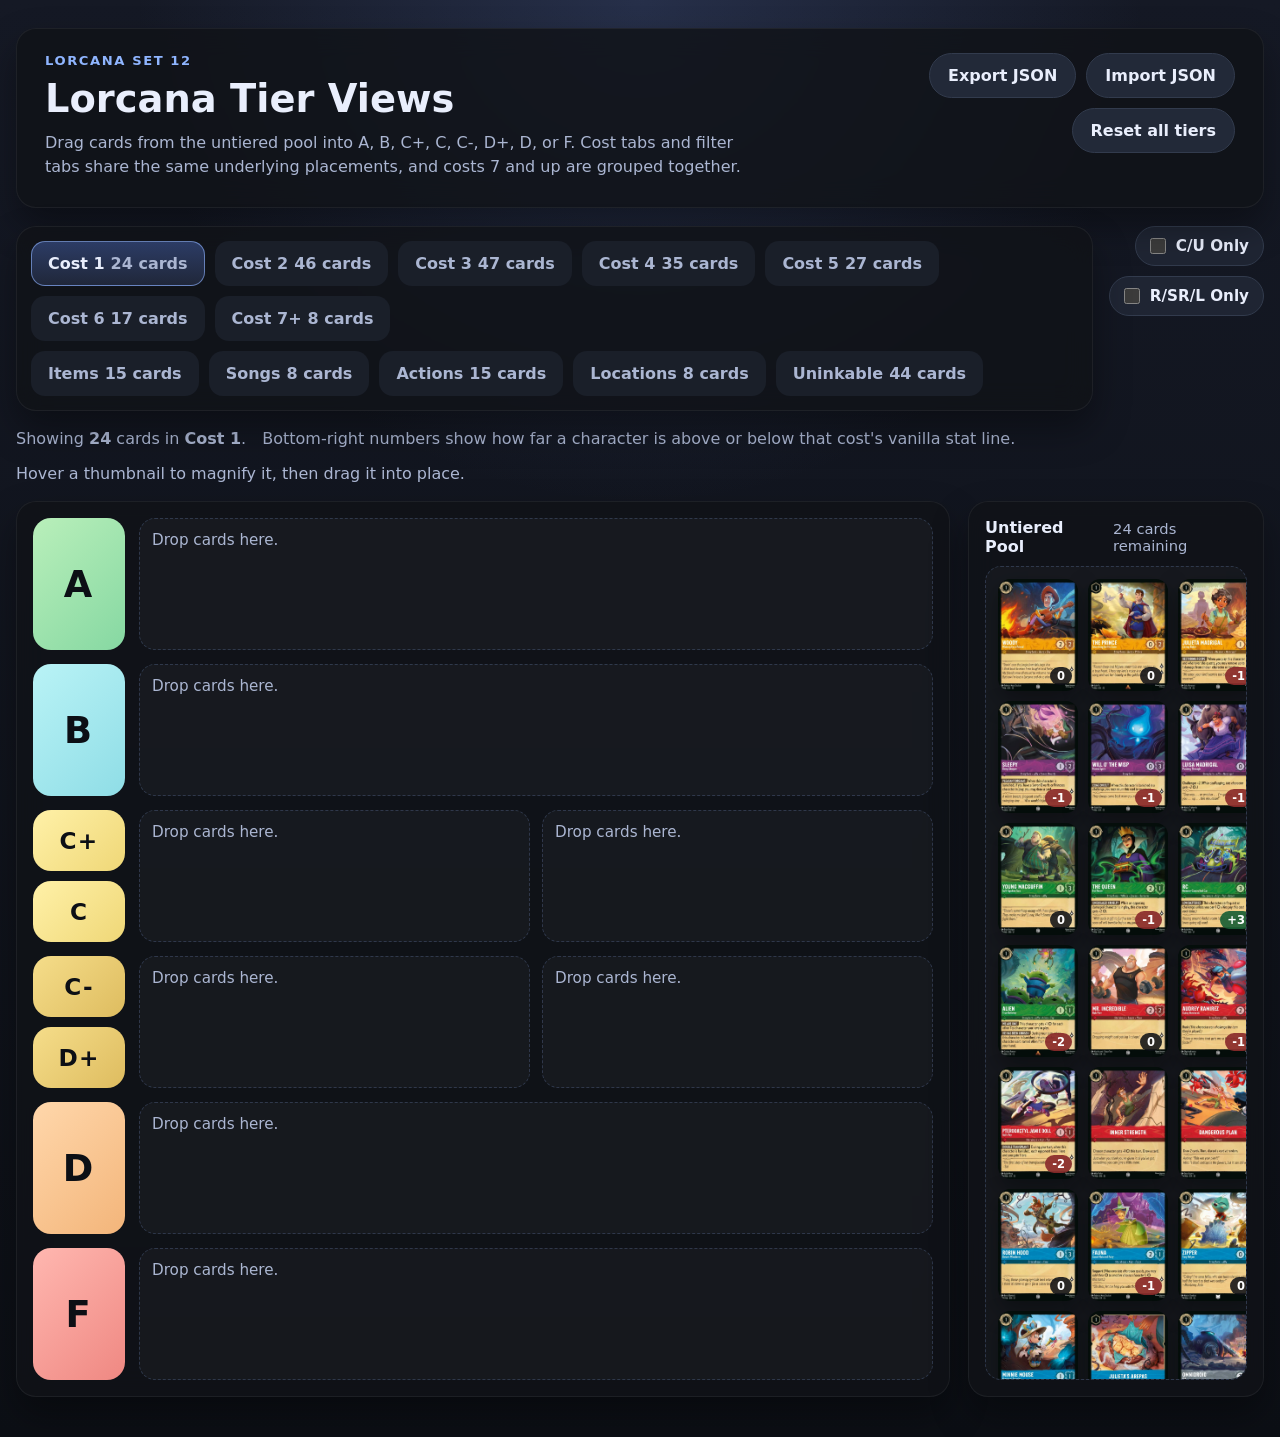
==== docs/tiersite/index.html @ cfccb711 "Rename public_html" ====
<!doctype html>
<html lang="en">
  <head>
    <meta charset="utf-8">
    <meta name="viewport" content="width=device-width, initial-scale=1">
    <title>Lorcana Set 12 Tier List</title>
    <link rel="stylesheet" href="styles.css">
  </head>
  <body>
    <div class="page">
      <header class="hero">
        <div>
          <p class="eyebrow">Lorcana Set 12</p>
          <h1>Lorcana Tier Views</h1>
          <p class="subhead">
            Drag cards from the untiered pool into A, B, C+, C, C-, D+, D, or F. Cost tabs and filter tabs
            share the same underlying placements, and costs 7 and up are grouped together.
          </p>
        </div>
        <div class="hero-actions">
          <div class="action-row">
            <button id="export-json" class="secondary-button" type="button">Export JSON</button>
            <button id="import-json" class="secondary-button" type="button">Import JSON</button>
            <button id="reset-all" class="secondary-button" type="button">Reset all tiers</button>
          </div>
          <p id="status-message" class="status-message" aria-live="polite"></p>
          <input id="import-file" type="file" accept="application/json,.json" hidden>
        </div>
      </header>

      <section class="tabs-shell">
        <nav id="tabs" class="tabs" aria-label="Card tier views"></nav>
        <div class="tab-filters" aria-label="Rarity filters">
          <label class="filter-toggle" for="cu-only-toggle">
            <input id="cu-only-toggle" type="checkbox">
            <span>C/U Only</span>
          </label>
          <label class="filter-toggle" for="r-sr-l-only-toggle">
            <input id="r-sr-l-only-toggle" type="checkbox">
            <span>R/SR/L Only</span>
          </label>
        </div>
      </section>
      <main id="app" class="app-shell"></main>
    </div>

    <script src="cards.js"></script>
    <script src="app.js"></script>
  </body>
</html>
---- docs/tiersite/styles.css ----
:root {
  color-scheme: dark;
  --bg: #111318;
  --panel: #1a1f29;
  --panel-alt: #222938;
  --panel-soft: #0f1218;
  --border: #323b4d;
  --text: #e9eefc;
  --muted: #abb6d2;
  --shadow: 0 18px 36px rgba(0, 0, 0, 0.35);
  --badge-s: linear-gradient(135deg, #b9efba, #86d8a2);
  --badge-a: linear-gradient(135deg, #b9f3f6, #8fdde6);
  --badge-b: linear-gradient(135deg, #ffd7ab, #f3b57a);
  --badge-c: linear-gradient(135deg, #fff1a8, #efd777);
  --badge-d: linear-gradient(135deg, #f5dd8a, #debc5f);
  --badge-f: linear-gradient(135deg, #ffb7b0, #ef8882);
}

* {
  box-sizing: border-box;
}

body {
  margin: 0;
  font-family: Inter, ui-sans-serif, system-ui, -apple-system, BlinkMacSystemFont, "Segoe UI", sans-serif;
  background:
    radial-gradient(circle at top, rgba(78, 99, 158, 0.3), transparent 32%),
    linear-gradient(180deg, #151925 0%, #0c0f15 100%);
  color: var(--text);
}

.page {
  width: min(1400px, calc(100vw - 32px));
  margin: 0 auto;
  padding: 28px 0 40px;
}

.hero,
.tabs,
.tier-board,
.pool-panel {
  background: rgba(17, 19, 24, 0.82);
  border: 1px solid rgba(255, 255, 255, 0.06);
  border-radius: 20px;
  box-shadow: var(--shadow);
  backdrop-filter: blur(14px);
}

.hero {
  display: flex;
  justify-content: space-between;
  gap: 24px;
  align-items: flex-start;
  padding: 24px 28px;
  margin-bottom: 18px;
}

.hero-actions {
  display: grid;
  gap: 10px;
  justify-items: end;
  min-width: 260px;
}

.action-row {
  display: flex;
  flex-wrap: wrap;
  justify-content: flex-end;
  gap: 10px;
}

.filter-toggle {
  display: inline-flex;
  align-items: center;
  gap: 10px;
  padding: 10px 14px;
  border: 1px solid var(--border);
  border-radius: 999px;
  background: rgba(34, 41, 56, 0.8);
  color: var(--text);
  font-size: 0.95rem;
  font-weight: 600;
  cursor: pointer;
}

.filter-toggle input {
  width: 16px;
  height: 16px;
  margin: 0;
  accent-color: #8fb5ff;
}

.filter-toggle:hover {
  background: #2b3344;
}

.eyebrow {
  margin: 0 0 8px;
  color: #8fb5ff;
  font-size: 0.82rem;
  font-weight: 700;
  letter-spacing: 0.12em;
  text-transform: uppercase;
}

h1 {
  margin: 0;
  font-size: clamp(2rem, 3vw, 3rem);
}

.subhead {
  max-width: 72ch;
  margin: 10px 0 0;
  color: var(--muted);
  line-height: 1.5;
}

.secondary-button {
  border: 1px solid var(--border);
  background: var(--panel-alt);
  color: var(--text);
  border-radius: 999px;
  padding: 12px 18px;
  font: inherit;
  font-weight: 600;
  cursor: pointer;
}

.secondary-button:hover {
  background: #2b3344;
}

.status-message {
  min-height: 1.25rem;
  margin: 0;
  color: var(--muted);
  font-size: 0.92rem;
  text-align: right;
}

.status-message.is-error {
  color: #ff9b9b;
}

.status-message.is-success {
  color: #8fe0a2;
}

.tabs-shell {
  display: grid;
  grid-template-columns: minmax(0, 1fr) auto;
  gap: 16px;
  align-items: start;
  margin-bottom: 18px;
}

.tabs {
  display: grid;
  gap: 10px;
  padding: 14px;
}

.tab-row {
  display: flex;
  flex-wrap: wrap;
  gap: 10px;
}

.tab-filters {
  display: grid;
  gap: 10px;
  justify-items: end;
  align-content: start;
}

.tab-button {
  border: 1px solid transparent;
  background: var(--panel);
  color: var(--muted);
  border-radius: 14px;
  padding: 12px 16px;
  font: inherit;
  font-weight: 700;
  cursor: pointer;
  transition: transform 120ms ease, border-color 120ms ease, background 120ms ease;
}

.tab-button:hover {
  transform: translateY(-1px);
  border-color: rgba(143, 181, 255, 0.4);
}

.tab-button.active {
  background: linear-gradient(180deg, #2c3c65, #20273a);
  color: var(--text);
  border-color: rgba(143, 181, 255, 0.6);
}

.tab-button span {
  color: var(--muted);
  margin-left: 6px;
  font-weight: 600;
}

@media (max-width: 900px) {
  .tabs-shell {
    grid-template-columns: 1fr;
  }

  .tab-filters {
    justify-items: start;
  }
}

.app-shell {
  display: grid;
  gap: 18px;
}

.board-layout {
  display: grid;
  grid-template-columns: minmax(0, 1fr) 296px;
  gap: 18px;
  align-items: start;
}

.tab-meta {
  display: flex;
  flex-wrap: wrap;
  gap: 16px;
  align-items: center;
  color: var(--muted);
}

.tier-board,
.pool-panel {
  padding: 16px;
}

.tier-board {
  display: grid;
  gap: 14px;
  align-content: start;
}

.pool-panel {
  display: flex;
  flex-direction: column;
  min-height: 0;
  overflow: hidden;
}

.pool-content {
  display: flex;
  flex-direction: column;
  gap: 10px;
  min-height: 0;
  flex: 1 1 auto;
}

.tier-row {
  display: grid;
  grid-template-columns: 92px minmax(0, 1fr);
  gap: 14px;
  align-items: stretch;
}

.tier-row-split {
  align-items: start;
}

.tier-badge-stack {
  display: grid;
  gap: 10px;
}

.tier-badge {
  display: grid;
  place-items: center;
  border-radius: 18px;
  font-size: 2.3rem;
  font-weight: 900;
  letter-spacing: 0.05em;
  color: #0c0f15;
  min-height: 116px;
}

.tier-badge[data-tier="A"] { background: var(--badge-s); }
.tier-badge[data-tier="B"] { background: var(--badge-a); }
.tier-badge[data-tier="C+"],
.tier-badge[data-tier="C"] { background: var(--badge-c); }
.tier-badge[data-tier="C-"],
.tier-badge[data-tier="D+"] { background: var(--badge-d); }
.tier-badge[data-tier="D"] { background: var(--badge-b); }
.tier-badge[data-tier="F"] { background: var(--badge-f); }

.tier-badge-split {
  min-height: 61px;
  font-size: 1.45rem;
}

.pool-header {
  display: flex;
  justify-content: space-between;
  align-items: center;
  gap: 12px;
}

.pool-title {
  font-weight: 700;
}

.pool-note {
  color: var(--muted);
  font-size: 0.92rem;
}

.card-track {
  min-height: 132px;
  display: flex;
  flex-wrap: wrap;
  align-items: flex-start;
  align-content: flex-start;
  gap: 10px;
  padding: 12px;
  background: rgba(255, 255, 255, 0.03);
  border: 1px dashed rgba(143, 181, 255, 0.2);
  border-radius: 16px;
  overflow: visible;
}

.split-track-group {
  display: grid;
  grid-template-columns: minmax(0, 1fr) minmax(0, 1fr);
  gap: 12px;
}

.split-card-track {
  min-height: 132px;
}

.pool-track {
  display: grid;
  grid-template-columns: repeat(3, 80px);
  grid-auto-rows: 112px;
  align-items: start;
  align-content: start;
  justify-content: start;
  overflow-x: hidden;
  overflow-y: auto;
  flex: 1 1 auto;
  min-height: 0;
}

.card-track.drag-target {
  border-color: rgba(143, 181, 255, 0.7);
  background: rgba(143, 181, 255, 0.08);
}

.card {
  position: relative;
  flex: 0 0 auto;
  width: 80px;
  overflow: visible;
  cursor: grab;
  user-select: none;
}

.card img {
  display: block;
  width: 80px;
  height: 112px;
  object-fit: cover;
  border-radius: 12px;
  box-shadow: 0 10px 24px rgba(0, 0, 0, 0.35);
  transition: box-shadow 140ms ease, opacity 120ms ease;
}

body.is-dragging .card img,
.card.dragging img {
  box-shadow: 0 10px 24px rgba(0, 0, 0, 0.35);
}

.card.dragging {
  opacity: 0.4;
  cursor: grabbing;
}

.card-delta {
  position: absolute;
  right: 6px;
  bottom: 6px;
  border-radius: 999px;
  background: rgba(12, 15, 21, 0.86);
  color: white;
  font-size: 0.72rem;
  font-weight: 700;
  padding: 2px 7px;
  pointer-events: none;
}

.card-delta.is-positive {
  background: rgba(26, 96, 53, 0.92);
}

.card-delta.is-negative {
  background: rgba(138, 43, 43, 0.92);
}

.card-delta.is-neutral {
  background: rgba(12, 15, 21, 0.86);
}

.empty-state {
  color: var(--muted);
  font-size: 0.95rem;
}

.pool-track .empty-state {
  grid-column: 1 / -1;
}

.hover-preview {
  position: fixed;
  top: 0;
  left: 0;
  width: 320px;
  height: 448px;
  z-index: 9999;
  pointer-events: none;
  opacity: 0;
  transform: translate3d(0, 0, 0) scale(0.98);
  transition: opacity 100ms ease, transform 100ms ease;
}

.hover-preview.visible {
  opacity: 1;
  transform: translate3d(0, 0, 0) scale(1);
}

.hover-preview img {
  display: block;
  width: 100%;
  height: 100%;
  object-fit: cover;
  border-radius: 18px;
  box-shadow: 0 24px 48px rgba(0, 0, 0, 0.55);
  border: 1px solid rgba(255, 255, 255, 0.18);
}

.hover-preview.is-location {
  width: 448px;
  height: 320px;
}

.hover-preview.is-location img {
  width: 320px;
  height: 448px;
  position: absolute;
  top: 50%;
  left: 50%;
  transform: translate(-50%, -50%) rotate(90deg);
}

@media (max-width: 900px) {
  .hero,
  .tab-meta {
    flex-direction: column;
    align-items: stretch;
  }

  .hero-actions,
  .action-row,
  .status-message {
    justify-items: stretch;
    justify-content: flex-start;
    text-align: left;
  }

  .board-layout {
    grid-template-columns: 1fr;
  }

  .tier-row {
    grid-template-columns: 1fr;
  }

  .tier-badge {
    min-height: 72px;
  }
}
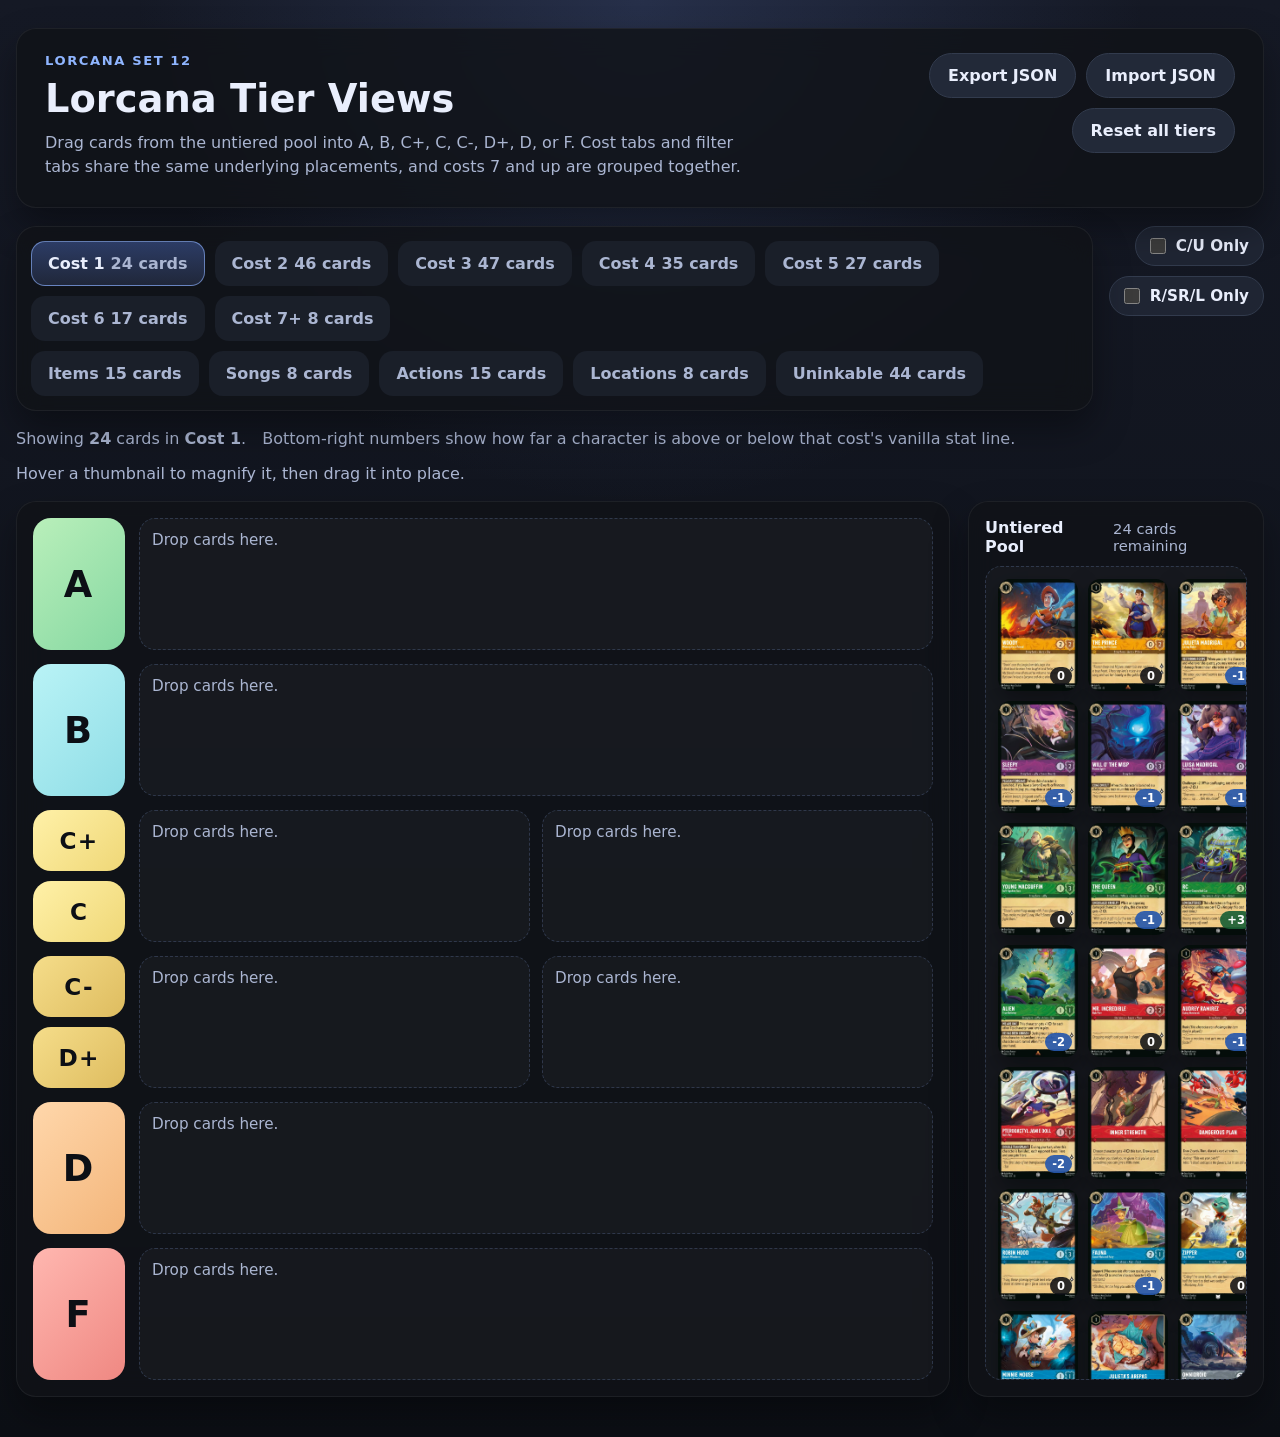
==== commit 4190783d: "Adding CSP" ====
--- a/docs/tiersite/index.html
+++ b/docs/tiersite/index.html
@@ -3,6 +3,9 @@
   <head>
     <meta charset="utf-8">
     <meta name="viewport" content="width=device-width, initial-scale=1">
+    <meta
+      http-equiv="Content-Security-Policy"
+      content="default-src 'self'; script-src 'self'; style-src 'self'; img-src 'self' data:; connect-src 'self'; object-src 'none'; base-uri 'self'; frame-ancestors 'none'; form-action 'self'">
     <title>Lorcana Set 12 Tier List</title>
     <link rel="stylesheet" href="styles.css">
   </head>
--- a/docs/tiersite/styles.css
+++ b/docs/tiersite/styles.css
@@ -404,7 +404,7 @@
 }
 
 .card-delta.is-negative {
-  background: rgba(138, 43, 43, 0.92);
+  background: rgba(39, 88, 173, 0.92);
 }
 
 .card-delta.is-neutral {
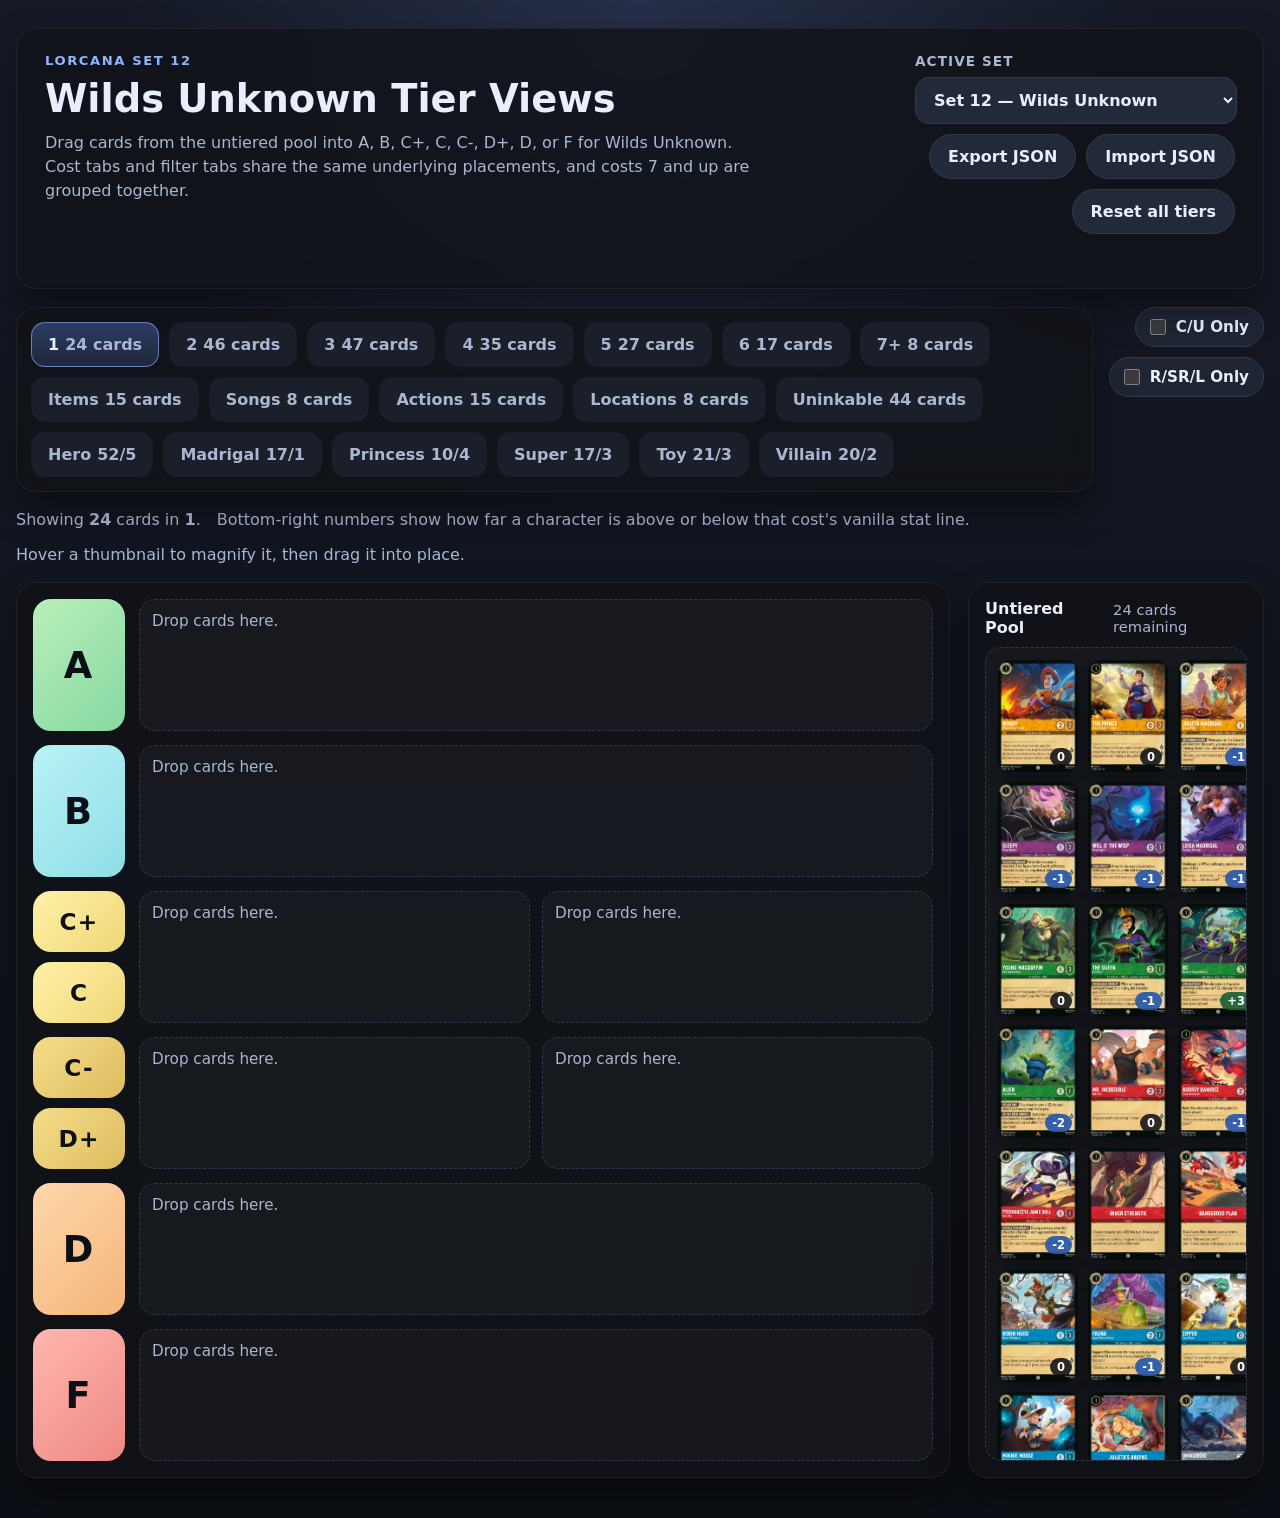
==== commit e6c27562: "Copilot prompted generifying to multiple sets" ====
--- a/docs/tiersite/index.html
+++ b/docs/tiersite/index.html
@@ -5,22 +5,27 @@
     <meta name="viewport" content="width=device-width, initial-scale=1">
     <meta
       http-equiv="Content-Security-Policy"
-      content="default-src 'self'; script-src 'self'; style-src 'self'; img-src 'self' data:; connect-src 'self'; object-src 'none'; base-uri 'self'; frame-ancestors 'none'; form-action 'self'">
-    <title>Lorcana Set 12 Tier List</title>
+      content="default-src 'self'; script-src 'self'; style-src 'self'; img-src 'self' data: https://api.lorcana.ravensburger.com; connect-src 'self'; object-src 'none'; base-uri 'self'; frame-ancestors 'none'; form-action 'self'">
+    <title>Lorcana Tier List</title>
     <link rel="stylesheet" href="styles.css">
   </head>
   <body>
     <div class="page">
       <header class="hero">
         <div>
-          <p class="eyebrow">Lorcana Set 12</p>
-          <h1>Lorcana Tier Views</h1>
-          <p class="subhead">
-            Drag cards from the untiered pool into A, B, C+, C, C-, D+, D, or F. Cost tabs and filter tabs
-            share the same underlying placements, and costs 7 and up are grouped together.
+          <p id="set-eyebrow" class="eyebrow">Loading supported sets…</p>
+          <h1 id="page-title">Lorcana Tier Views</h1>
+          <p id="page-subhead" class="subhead">
+            Choose a set, then drag cards from the untiered pool into A, B, C+, C, C-, D+, D, or F. Cost
+            tabs and filter tabs share the same underlying placements, and costs 7 and up are grouped
+            together.
           </p>
         </div>
         <div class="hero-actions">
+          <label class="set-selector-shell" for="set-selector">
+            <span class="set-selector-label">Active set</span>
+            <select id="set-selector" class="set-selector"></select>
+          </label>
           <div class="action-row">
             <button id="export-json" class="secondary-button" type="button">Export JSON</button>
             <button id="import-json" class="secondary-button" type="button">Import JSON</button>
@@ -47,7 +52,7 @@
       <main id="app" class="app-shell"></main>
     </div>
 
-    <script src="cards.js"></script>
+    <script src="data/manifest.js"></script>
     <script src="app.js"></script>
   </body>
 </html>
--- a/docs/tiersite/styles.css
+++ b/docs/tiersite/styles.css
@@ -62,6 +62,20 @@
   min-width: 260px;
 }
 
+.set-selector-shell {
+  display: grid;
+  gap: 8px;
+  width: min(100%, 320px);
+}
+
+.set-selector-label {
+  color: var(--muted);
+  font-size: 0.85rem;
+  font-weight: 700;
+  letter-spacing: 0.08em;
+  text-transform: uppercase;
+}
+
 .action-row {
   display: flex;
   flex-wrap: wrap;
@@ -126,8 +140,25 @@
   cursor: pointer;
 }
 
+.set-selector {
+  border: 1px solid var(--border);
+  background: var(--panel-alt);
+  color: var(--text);
+  border-radius: 14px;
+  padding: 12px 14px;
+  font: inherit;
+  font-weight: 600;
+}
+
+.set-selector:hover,
 .secondary-button:hover {
   background: #2b3344;
+}
+
+.secondary-button:disabled,
+.set-selector:disabled {
+  opacity: 0.65;
+  cursor: not-allowed;
 }
 
 .status-message {
@@ -215,6 +246,19 @@
 .app-shell {
   display: grid;
   gap: 18px;
+}
+
+.app-message {
+  padding: 24px 28px;
+  border-radius: 20px;
+  background: rgba(17, 19, 24, 0.82);
+  border: 1px solid rgba(255, 255, 255, 0.06);
+  box-shadow: var(--shadow);
+  color: var(--muted);
+}
+
+.app-message.is-error {
+  color: #ffb8b8;
 }
 
 .board-layout {
@@ -374,6 +418,12 @@
   border-radius: 12px;
   box-shadow: 0 10px 24px rgba(0, 0, 0, 0.35);
   transition: box-shadow 140ms ease, opacity 120ms ease;
+}
+
+.card.is-subtype-mention img {
+  box-shadow:
+    0 0 0 2px rgba(224, 191, 92, 0.95),
+    0 10px 24px rgba(0, 0, 0, 0.35);
 }
 
 body.is-dragging .card img,
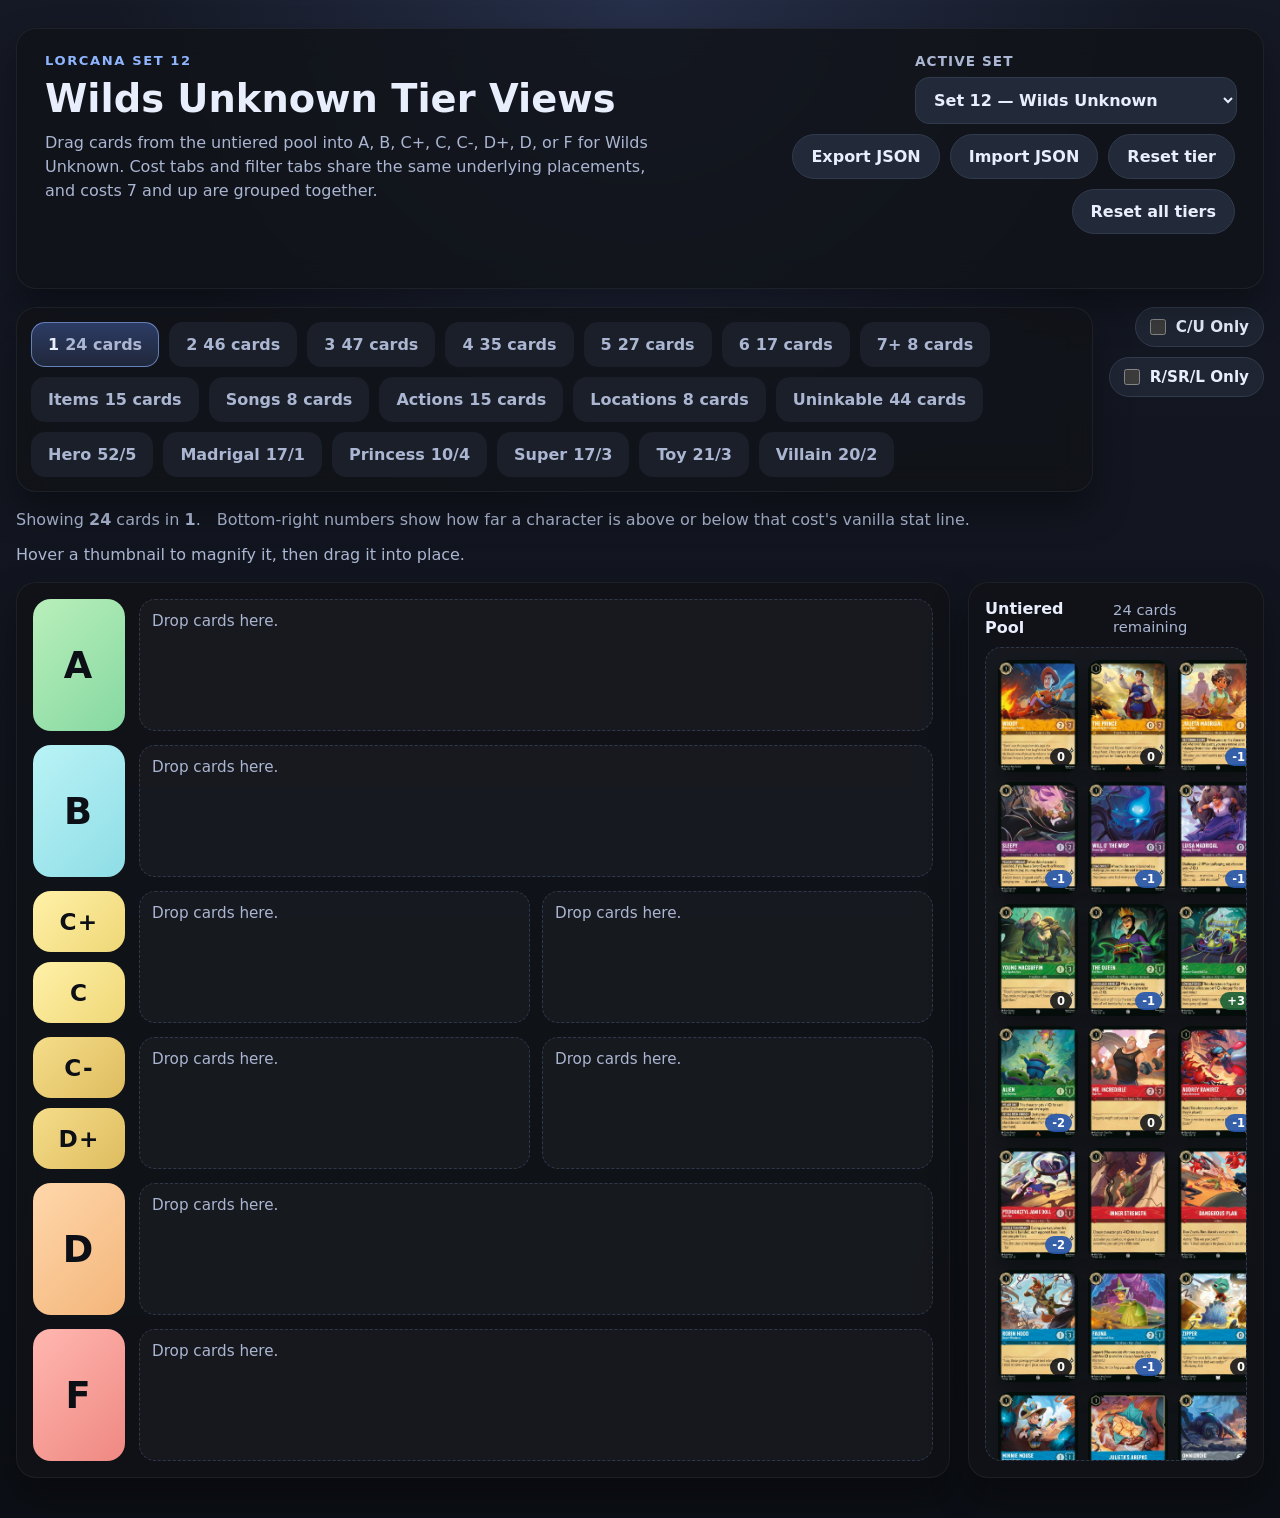
==== commit da801b25: "Expand the export/import to cover all sets and provide specific reset tier button" ====
--- a/docs/tiersite/index.html
+++ b/docs/tiersite/index.html
@@ -29,7 +29,8 @@
           <div class="action-row">
             <button id="export-json" class="secondary-button" type="button">Export JSON</button>
             <button id="import-json" class="secondary-button" type="button">Import JSON</button>
-            <button id="reset-all" class="secondary-button" type="button">Reset all tiers</button>
+            <button id="reset-tier" class="secondary-button" type="button">Reset tier</button>
+            <button id="reset-all-tiers" class="secondary-button" type="button">Reset all tiers</button>
           </div>
           <p id="status-message" class="status-message" aria-live="polite"></p>
           <input id="import-file" type="file" accept="application/json,.json" hidden>
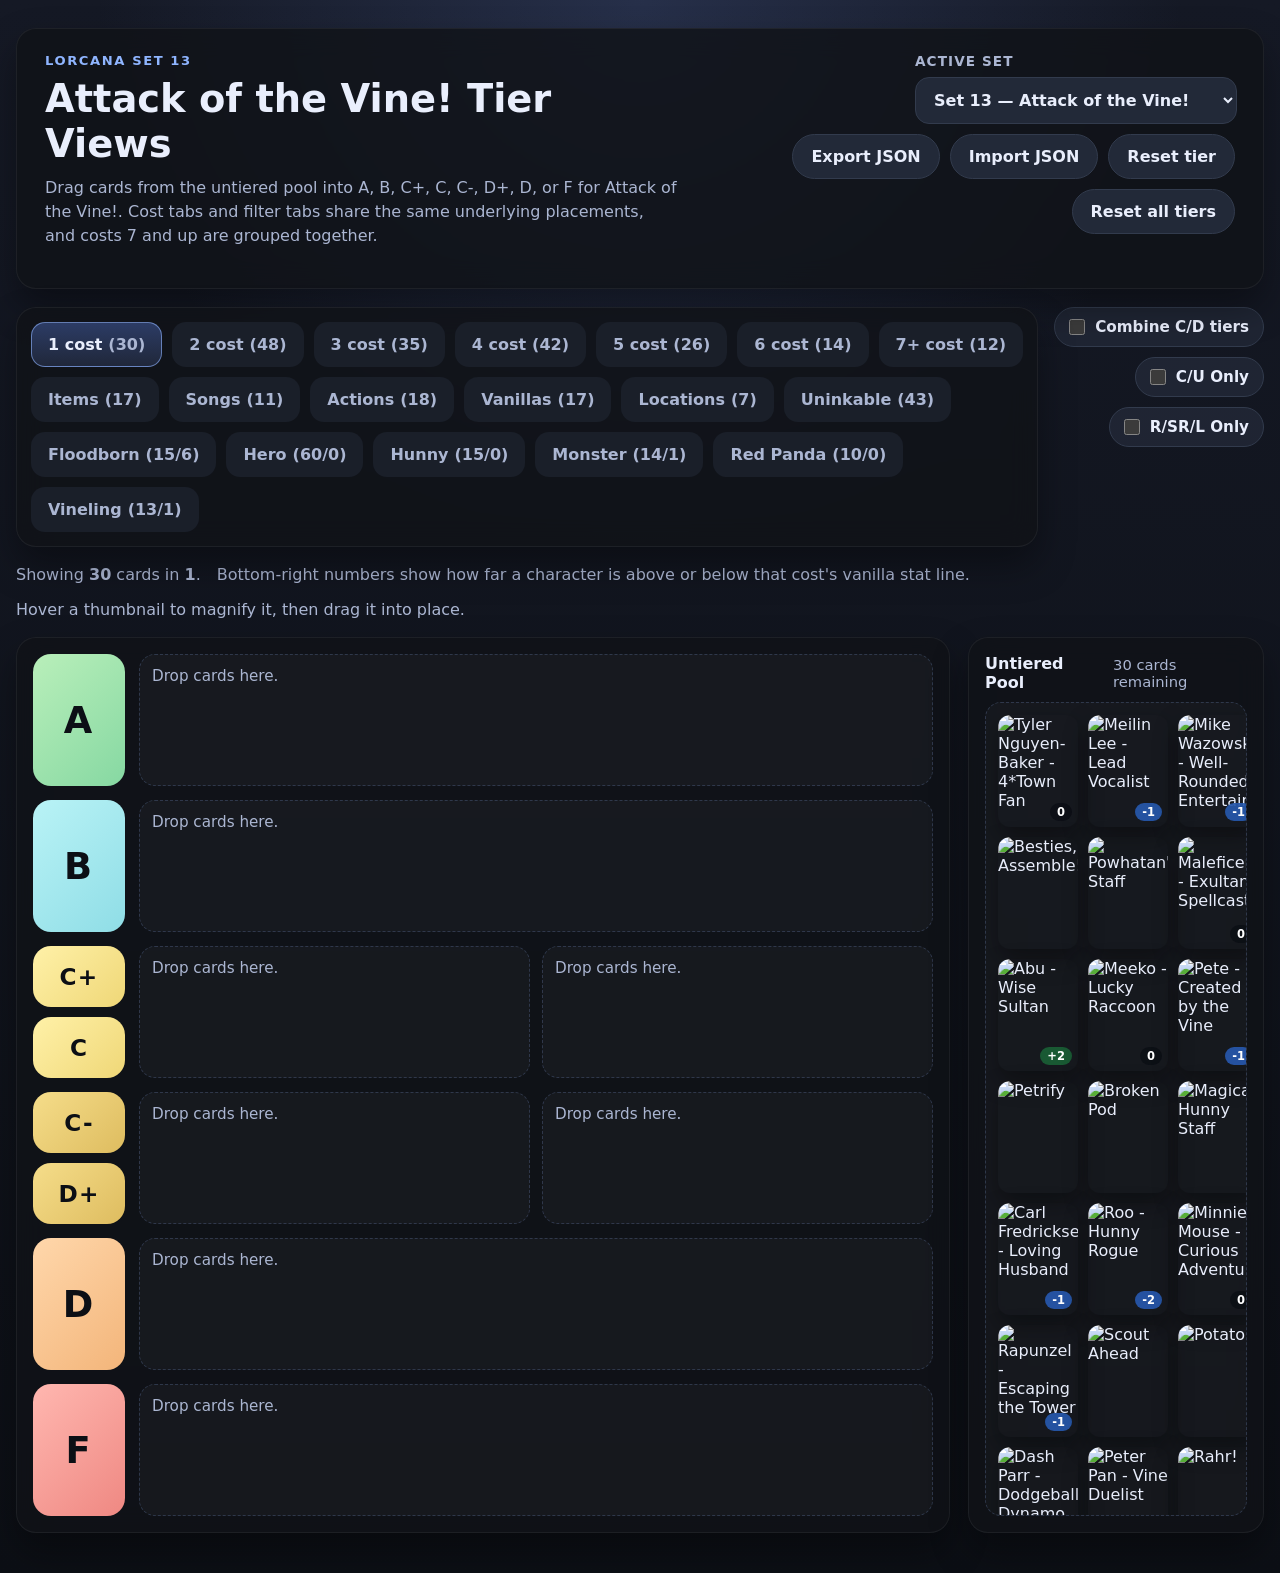
==== commit 69f56023: "Allow C/D rows to be combined" ====
--- a/docs/tiersite/index.html
+++ b/docs/tiersite/index.html
@@ -39,7 +39,11 @@
 
       <section class="tabs-shell">
         <nav id="tabs" class="tabs" aria-label="Card tier views"></nav>
-        <div class="tab-filters" aria-label="Rarity filters">
+        <div class="tab-filters" aria-label="Tier display and rarity filters">
+          <label class="filter-toggle" for="fold-tier-toggle">
+            <input id="fold-tier-toggle" type="checkbox">
+            <span>Combine C/D tiers</span>
+          </label>
           <label class="filter-toggle" for="cu-only-toggle">
             <input id="cu-only-toggle" type="checkbox">
             <span>C/U Only</span>
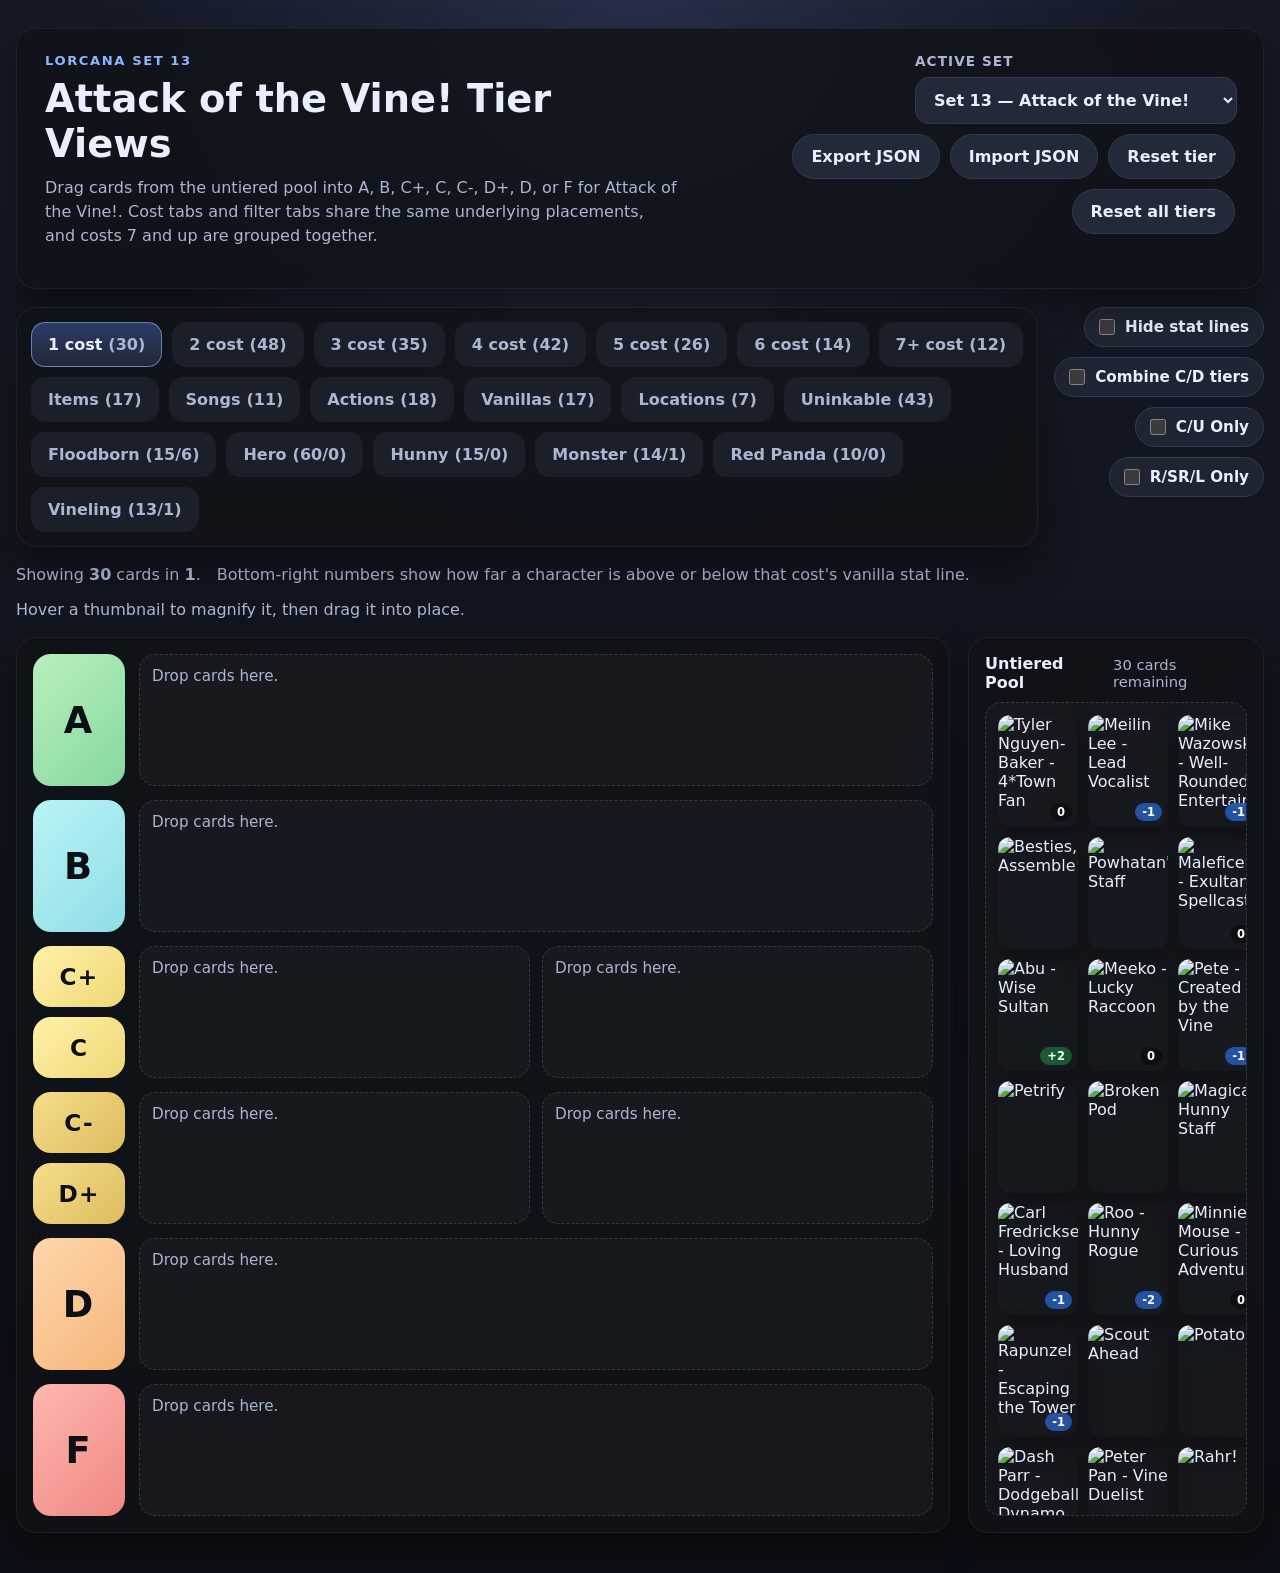
==== commit 82de130e: "Adding a Hide stat lines toggle" ====
--- a/docs/tiersite/index.html
+++ b/docs/tiersite/index.html
@@ -40,6 +40,10 @@
       <section class="tabs-shell">
         <nav id="tabs" class="tabs" aria-label="Card tier views"></nav>
         <div class="tab-filters" aria-label="Tier display and rarity filters">
+          <label class="filter-toggle" for="hide-stat-lines-toggle">
+            <input id="hide-stat-lines-toggle" type="checkbox">
+            <span>Hide stat lines</span>
+          </label>
           <label class="filter-toggle" for="fold-tier-toggle">
             <input id="fold-tier-toggle" type="checkbox">
             <span>Combine C/D tiers</span>
